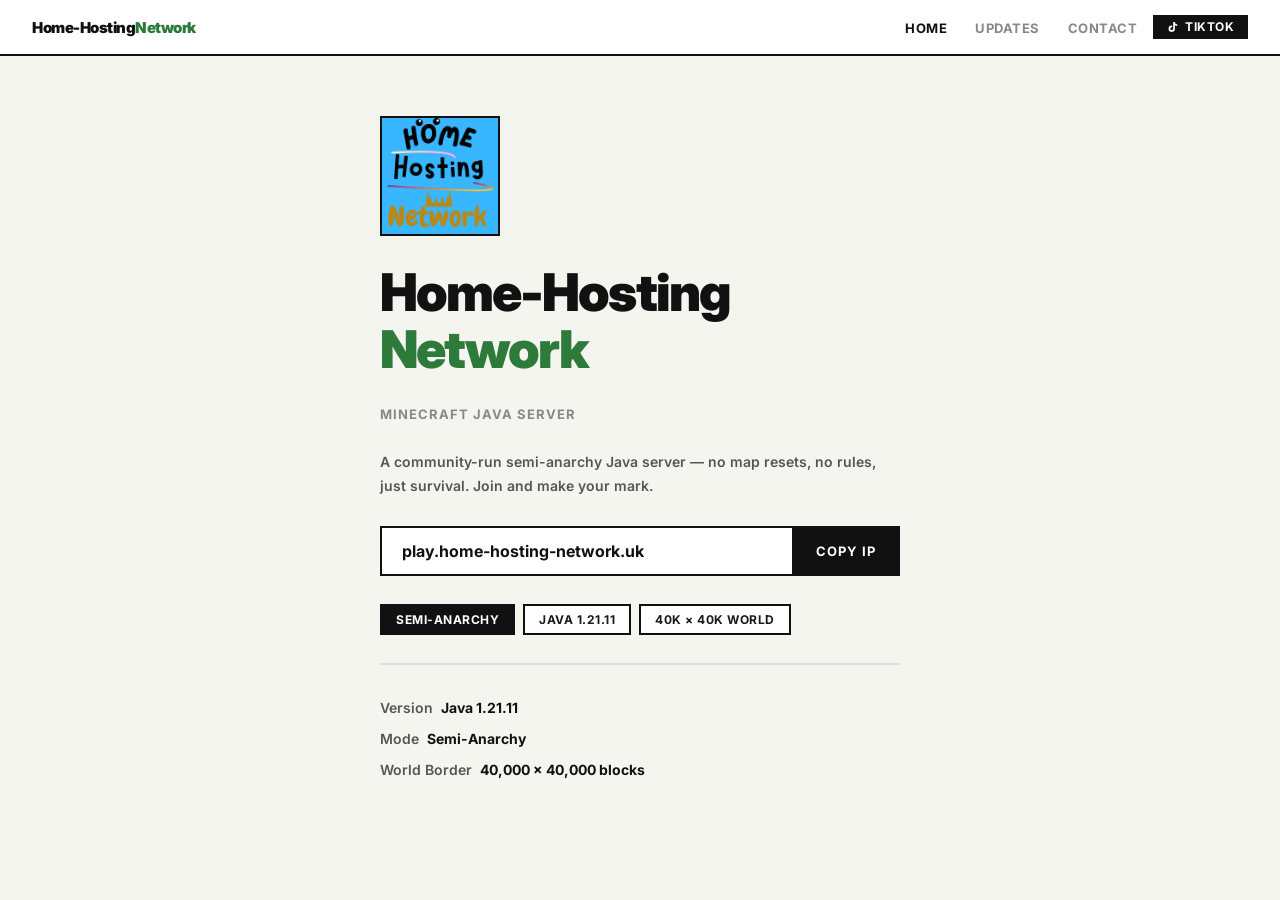
==== index.html @ dec197e2 "Add files via upload" ====
<!DOCTYPE html>
<html lang="en">
<head>
  <meta charset="UTF-8"/>
  <meta name="viewport" content="width=device-width, initial-scale=1.0"/>
  <title>Home-Hosting-Network</title>
  <link href="https://fonts.googleapis.com/css2?family=Inter:wght@400;600;700;900&display=swap" rel="stylesheet">
  <link rel="stylesheet" href="style.css">
  <link rel="icon" type="image/png" href="Home.png">
</head>
<body>

<nav>
  <a class="nav-logo" href="index.html">Home-Hosting<span>Network</span></a>
  <ul class="nav-links">
    <li><a href="index.html" class="active">Home</a></li>
    <li><a href="updates.html">Updates</a></li>
    <li><a href="contact.html">Contact</a></li>
    <li><a href="https://www.tiktok.com/@homehosting5" target="_blank" class="tiktok-link"><svg width="12" height="12" viewBox="0 0 24 24" fill="currentColor" style="flex-shrink:0"><path d="M19.59 6.69a4.83 4.83 0 0 1-3.77-4.25V2h-3.45v13.67a2.89 2.89 0 0 1-2.88 2.5 2.89 2.89 0 0 1-2.89-2.89 2.89 2.89 0 0 1 2.89-2.89c.28 0 .54.04.79.1V9.01a6.33 6.33 0 0 0-.79-.05 6.34 6.34 0 0 0-6.34 6.34 6.34 6.34 0 0 0 6.34 6.34 6.34 6.34 0 0 0 6.33-6.34V8.69a8.2 8.2 0 0 0 4.79 1.52V6.75a4.85 4.85 0 0 1-1.02-.06z"/></svg> TikTok</a></li>
  </ul>
</nav>

<div class="page">
  <img src="Home.png" alt="Home-Hosting-Network logo" class="home-logo">
  <h1>Home-Hosting<br><span>Network</span></h1>
  <p class="subtitle">Minecraft Java Server</p>
  <p class="server-desc">A community-run semi-anarchy Java server — no map resets, no rules, just survival. Join and make your mark.</p>

  <div class="ip-row">
    <div class="ip-text" id="ipText">play.home-hosting-network.uk</div>
    <button id="copyBtn" onclick="copyIP()">Copy IP</button>
  </div>

  <div class="tags">
    <span class="tag accent">Semi-Anarchy</span>
    <span class="tag">Java 1.21.11</span>
    <span class="tag">40K × 40K World</span>
  </div>

  <hr>

  <div class="info">
    Version &nbsp;<strong>Java 1.21.11</strong><br>
    Mode &nbsp;<strong>Semi-Anarchy</strong><br>
    World Border &nbsp;<strong>40,000 × 40,000 blocks</strong>
  </div>

<script>
  function copyIP() {
    navigator.clipboard.writeText(document.getElementById('ipText').textContent);
    const btn = document.getElementById('copyBtn');
    btn.textContent = 'Copied!';
    btn.classList.add('copied');
    setTimeout(() => { btn.textContent = 'Copy IP'; btn.classList.remove('copied'); }, 2000);
  }
</script>
</body>
</html>
---- style.css ----
* { box-sizing: border-box; margin: 0; padding: 0; }

body {
  background: #f5f5f0;
  color: #1a1a1a;
  font-family: 'Inter', sans-serif;
  min-height: 100vh;
}

nav {
  background: #fff;
  border-bottom: 2px solid #111;
  display: flex;
  align-items: center;
  justify-content: space-between;
  padding: 0 32px;
  height: 56px;
}
.nav-logo {
  font-size: 15px;
  font-weight: 900;
  letter-spacing: -0.5px;
  color: #111;
  text-decoration: none;
}
.nav-logo span { color: #2d7a3a; }
.nav-links {
  display: flex;
  gap: 4px;
  list-style: none;
  align-items: center;
}
.nav-links a {
  text-decoration: none;
  font-size: 13px;
  font-weight: 700;
  color: #888;
  padding: 6px 12px;
  text-transform: uppercase;
  letter-spacing: 0.5px;
  transition: color .15s;
}
.nav-links a:hover, .nav-links a.active { color: #111; }
.nav-links .tiktok-link {
  display: flex;
  align-items: center;
  gap: 6px;
  background: #111;
  color: #fff !important;
  padding: 6px 14px;
  font-size: 12px;
  line-height: 1;
}
.nav-links .tiktok-link:hover { background: #333; }

.page {
  padding: 60px 20px;
  max-width: 560px;
  margin: 0 auto;
  display: flex;
  flex-direction: column;
  gap: 28px;
}

h1 {
  font-size: clamp(28px, 5vw, 52px);
  font-weight: 900;
  letter-spacing: -2px;
  line-height: 1.1;
  color: #111;
}
h1 span { color: #2d7a3a; }

h2 {
  font-size: 26px;
  font-weight: 900;
  letter-spacing: -1px;
  color: #111;
}

.subtitle {
  font-size: 13px;
  font-weight: 700;
  color: #888;
  letter-spacing: 1px;
  text-transform: uppercase;
}

.ip-row {
  display: flex;
  align-items: stretch;
  border: 2px solid #111;
  background: #fff;
}
.ip-text {
  padding: 13px 20px;
  font-size: 16px;
  font-weight: 700;
  color: #111;
  border-right: 2px solid #111;
  flex: 1;
}
button {
  background: #111;
  color: #fff;
  border: none;
  padding: 13px 22px;
  font-family: 'Inter', sans-serif;
  font-size: 13px;
  font-weight: 700;
  cursor: pointer;
  letter-spacing: 1px;
  text-transform: uppercase;
  transition: background .15s;
  white-space: nowrap;
}
button:hover { background: #2d7a3a; }
button.copied { background: #2d7a3a; }

.tags {
  display: flex;
  flex-wrap: wrap;
  gap: 8px;
}
.tag {
  background: #fff;
  border: 2px solid #111;
  padding: 6px 14px;
  font-size: 12px;
  font-weight: 700;
  letter-spacing: 0.5px;
  text-transform: uppercase;
}
.tag.accent { background: #111; color: #fff; }
.tag.green  { background: #2d7a3a; color: #fff; border-color: #2d7a3a; }

hr { border: none; border-top: 2px solid #ddd; }

.info {
  font-size: 14px;
  color: #555;
  line-height: 2.2;
  font-weight: 600;
}
.info strong { color: #111; font-weight: 700; }

.notice {
  background: #fff8e1;
  border: 2px solid #f0a500;
  padding: 16px 20px;
  font-size: 13px;
  font-weight: 600;
  color: #7a5500;
  line-height: 1.7;
}
.notice strong { color: #5a3c00; }

/* UPDATES */
.update-list {
  display: flex;
  flex-direction: column;
  gap: 2px;
}
.update-item {
  background: #fff;
  border: 2px solid #111;
  padding: 18px 20px;
  display: flex;
  gap: 20px;
  align-items: flex-start;
}
.update-date {
  font-size: 11px;
  font-weight: 700;
  color: #888;
  text-transform: uppercase;
  letter-spacing: 1px;
  white-space: nowrap;
  padding-top: 2px;
  min-width: 80px;
}
.update-body { flex: 1; }
.update-title {
  font-size: 14px;
  font-weight: 700;
  color: #111;
  margin-bottom: 5px;
}
.update-desc {
  font-size: 13px;
  color: #666;
  line-height: 1.6;
  font-weight: 600;
}
.update-badge {
  font-size: 10px;
  font-weight: 700;
  padding: 2px 8px;
  text-transform: uppercase;
  letter-spacing: 0.5px;
  border: 1px solid #111;
  color: #111;
  white-space: nowrap;
  margin-top: 8px;
  display: inline-block;
}

/* CONTACT */
.contact-block {
  background: #fff;
  border: 2px solid #111;
  padding: 24px;
  display: flex;
  flex-direction: column;
  gap: 10px;
}
.contact-block .label {
  font-size: 11px;
  font-weight: 700;
  color: #888;
  text-transform: uppercase;
  letter-spacing: 1px;
}
.contact-block .email {
  font-size: 17px;
  font-weight: 700;
  color: #2d7a3a;
  text-decoration: none;
}
.contact-block .email:hover { text-decoration: underline; }
.contact-block p {
  font-size: 13px;
  color: #666;
  font-weight: 600;
  line-height: 1.7;
}

.tiktok-block {
  background: #111;
  border: 2px solid #111;
  padding: 24px;
  display: flex;
  align-items: center;
  gap: 16px;
  text-decoration: none;
  transition: background .15s;
}
.tiktok-block:hover { background: #333; }
.tiktok-block .tt-icon { font-size: 28px; }
.tiktok-block .tt-text .tt-label {
  font-size: 11px;
  font-weight: 700;
  color: #888;
  text-transform: uppercase;
  letter-spacing: 1px;
  margin-bottom: 4px;
}
.tiktok-block .tt-text .tt-handle {
  font-size: 17px;
  font-weight: 700;
  color: #fff;
}

p.muted {
  font-size: 13px;
  color: #888;
  font-weight: 600;
}

.home-logo {
  width: 120px;
  height: 120px;
  object-fit: cover;
  border: 2px solid #111;
}

.server-desc {
  font-size: 14px;
  color: #555;
  font-weight: 600;
  line-height: 1.7;
}
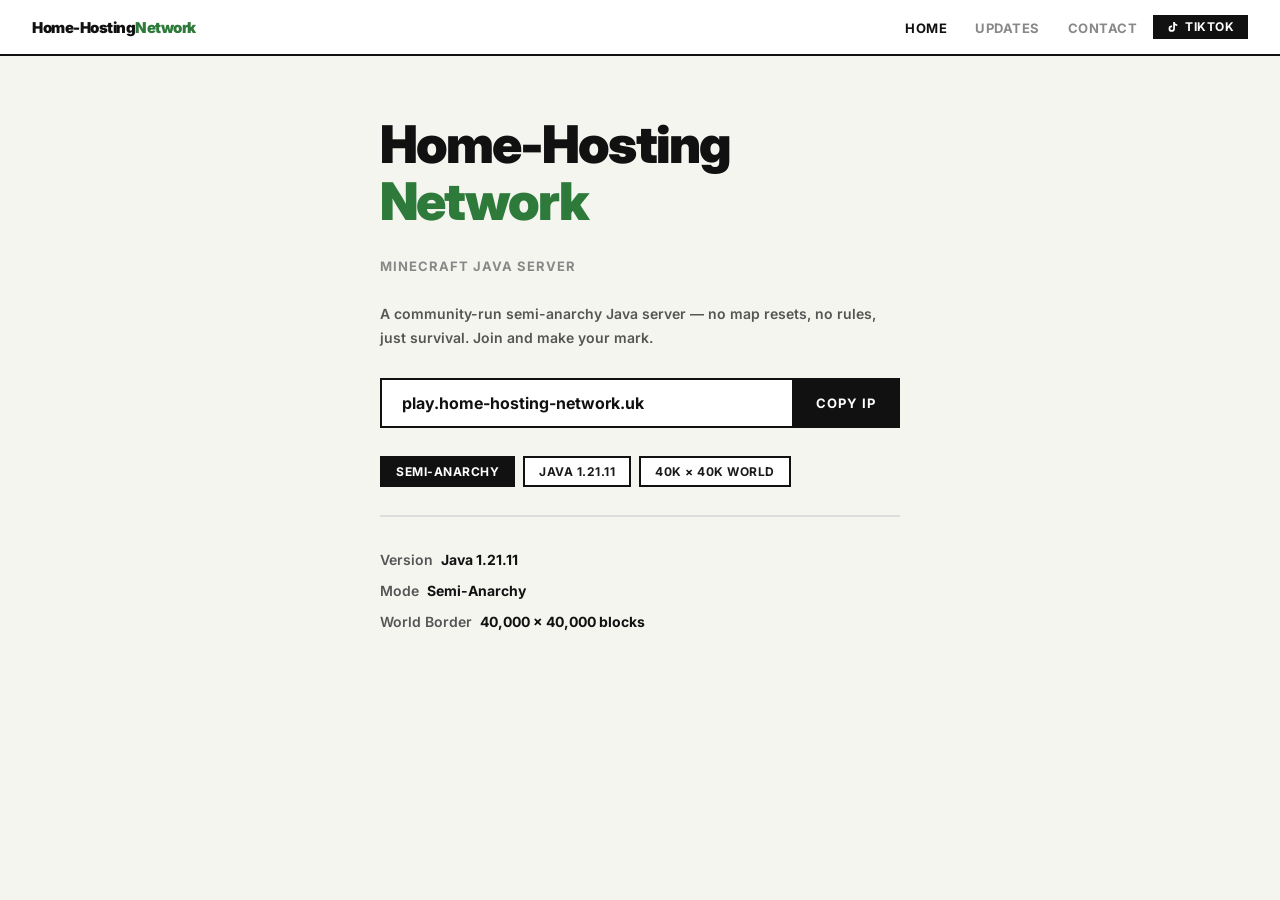
==== commit b1735585: "Update index.html" ====
--- a/index.html
+++ b/index.html
@@ -21,7 +21,6 @@
 </nav>
 
 <div class="page">
-  <img src="Home.png" alt="Home-Hosting-Network logo" class="home-logo">
   <h1>Home-Hosting<br><span>Network</span></h1>
   <p class="subtitle">Minecraft Java Server</p>
   <p class="server-desc">A community-run semi-anarchy Java server — no map resets, no rules, just survival. Join and make your mark.</p>
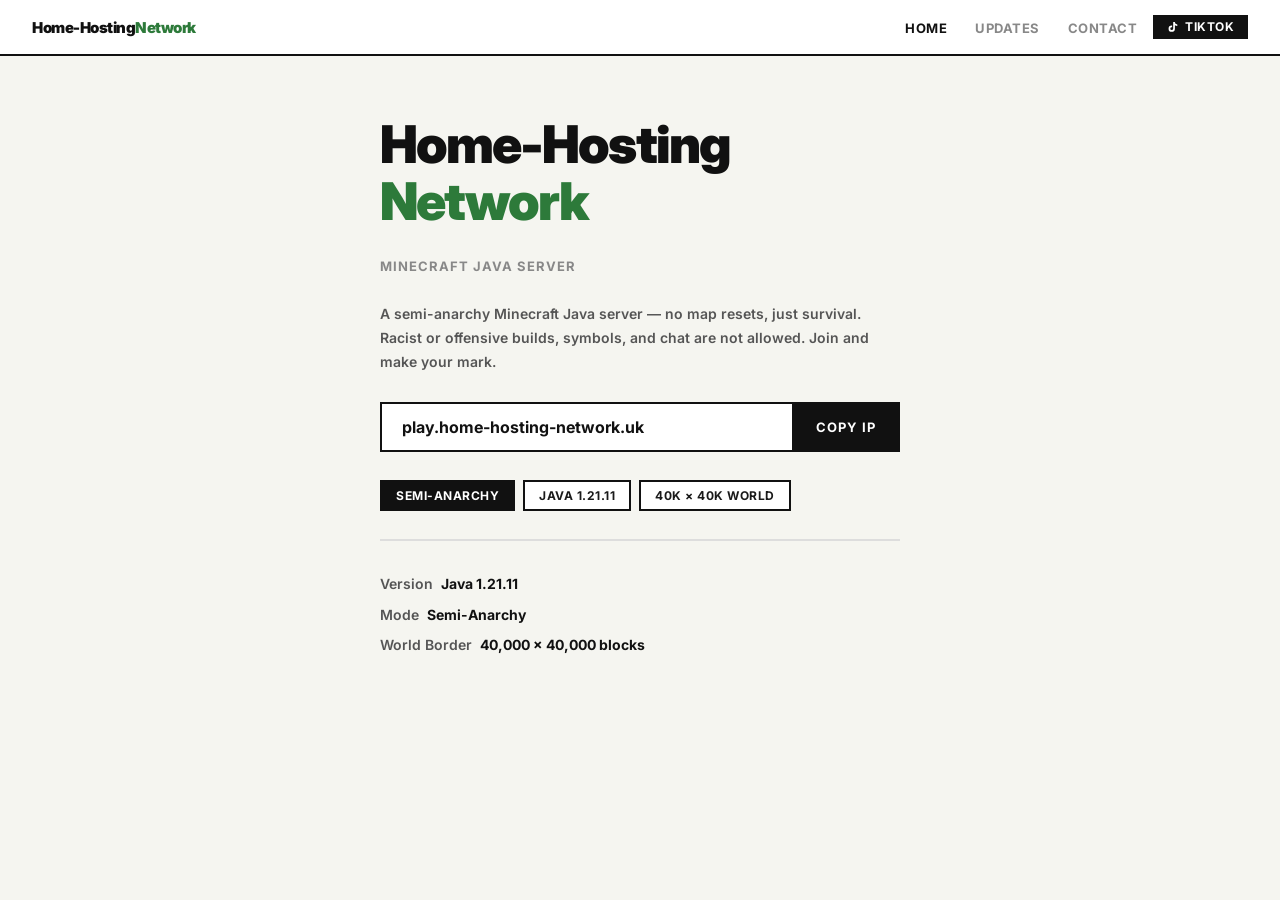
==== commit 00281fa7: "Update index.html" ====
--- a/index.html
+++ b/index.html
@@ -23,7 +23,7 @@
 <div class="page">
   <h1>Home-Hosting<br><span>Network</span></h1>
   <p class="subtitle">Minecraft Java Server</p>
-  <p class="server-desc">A community-run semi-anarchy Java server — no map resets, no rules, just survival. Join and make your mark.</p>
+  <p class="server-desc">A semi-anarchy Minecraft Java server — no map resets, just survival. Racist or offensive builds, symbols, and chat are not allowed. Join and make your mark.</p>
 
   <div class="ip-row">
     <div class="ip-text" id="ipText">play.home-hosting-network.uk</div>
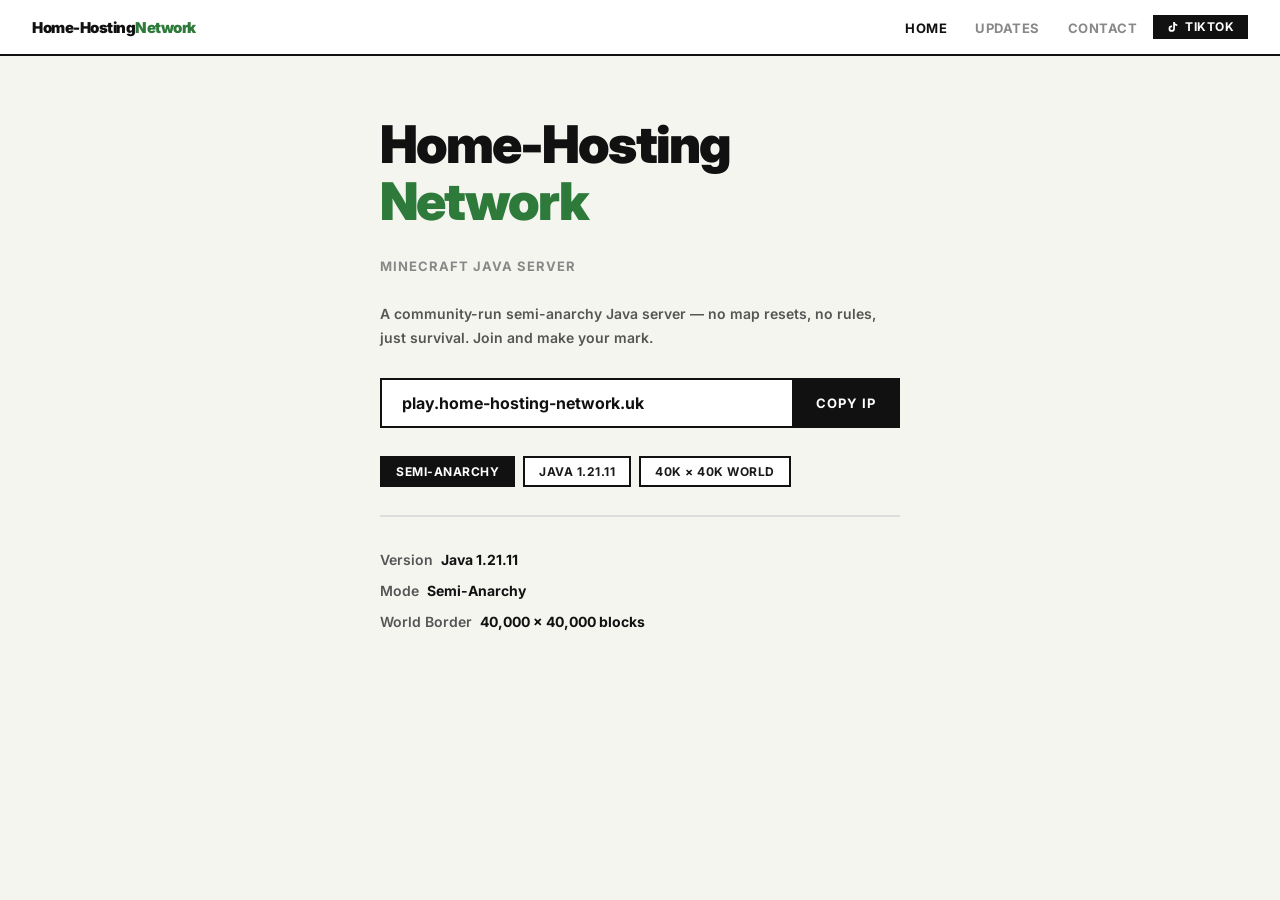
==== commit f839cb0b: "Add files via upload" ====
--- a/index.html
+++ b/index.html
@@ -23,7 +23,7 @@
 <div class="page">
   <h1>Home-Hosting<br><span>Network</span></h1>
   <p class="subtitle">Minecraft Java Server</p>
-  <p class="server-desc">A semi-anarchy Minecraft Java server — no map resets, just survival. Racist or offensive builds, symbols, and chat are not allowed. Join and make your mark.</p>
+  <p class="server-desc">A community-run semi-anarchy Java server — no map resets, no rules, just survival. Join and make your mark.</p>
 
   <div class="ip-row">
     <div class="ip-text" id="ipText">play.home-hosting-network.uk</div>
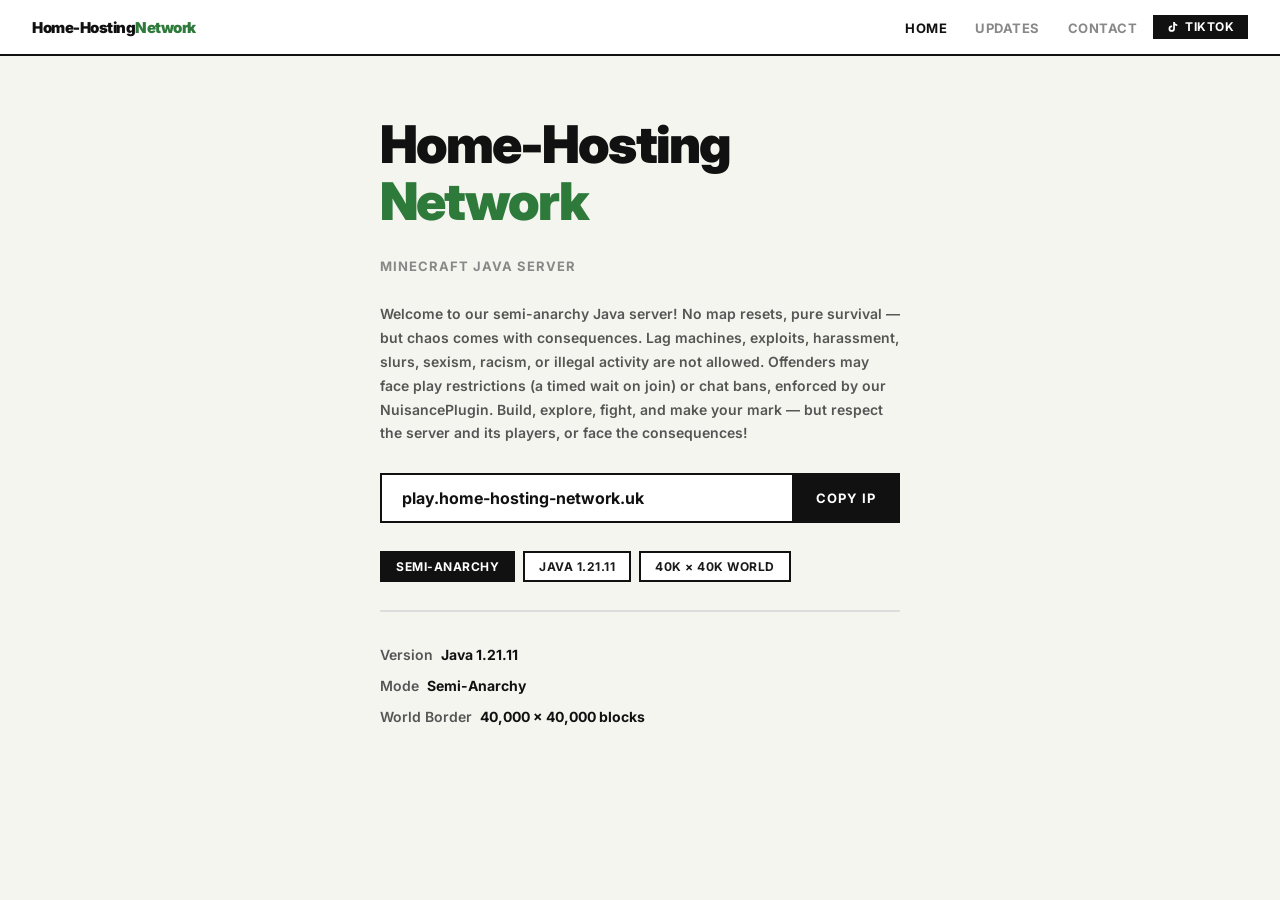
==== commit 00f0a1b5: "Add files via upload" ====
--- a/index.html
+++ b/index.html
@@ -23,7 +23,8 @@
 <div class="page">
   <h1>Home-Hosting<br><span>Network</span></h1>
   <p class="subtitle">Minecraft Java Server</p>
-  <p class="server-desc">A community-run semi-anarchy Java server — no map resets, no rules, just survival. Join and make your mark.</p>
+  <p class="server-desc">
+Welcome to our semi-anarchy Java server! No map resets, pure survival — but chaos comes with consequences. Lag machines, exploits, harassment, slurs, sexism, racism, or illegal activity are not allowed. Offenders may face play restrictions (a timed wait on join) or chat bans, enforced by our NuisancePlugin. Build, explore, fight, and make your mark — but respect the server and its players, or face the consequences!</p>
 
   <div class="ip-row">
     <div class="ip-text" id="ipText">play.home-hosting-network.uk</div>
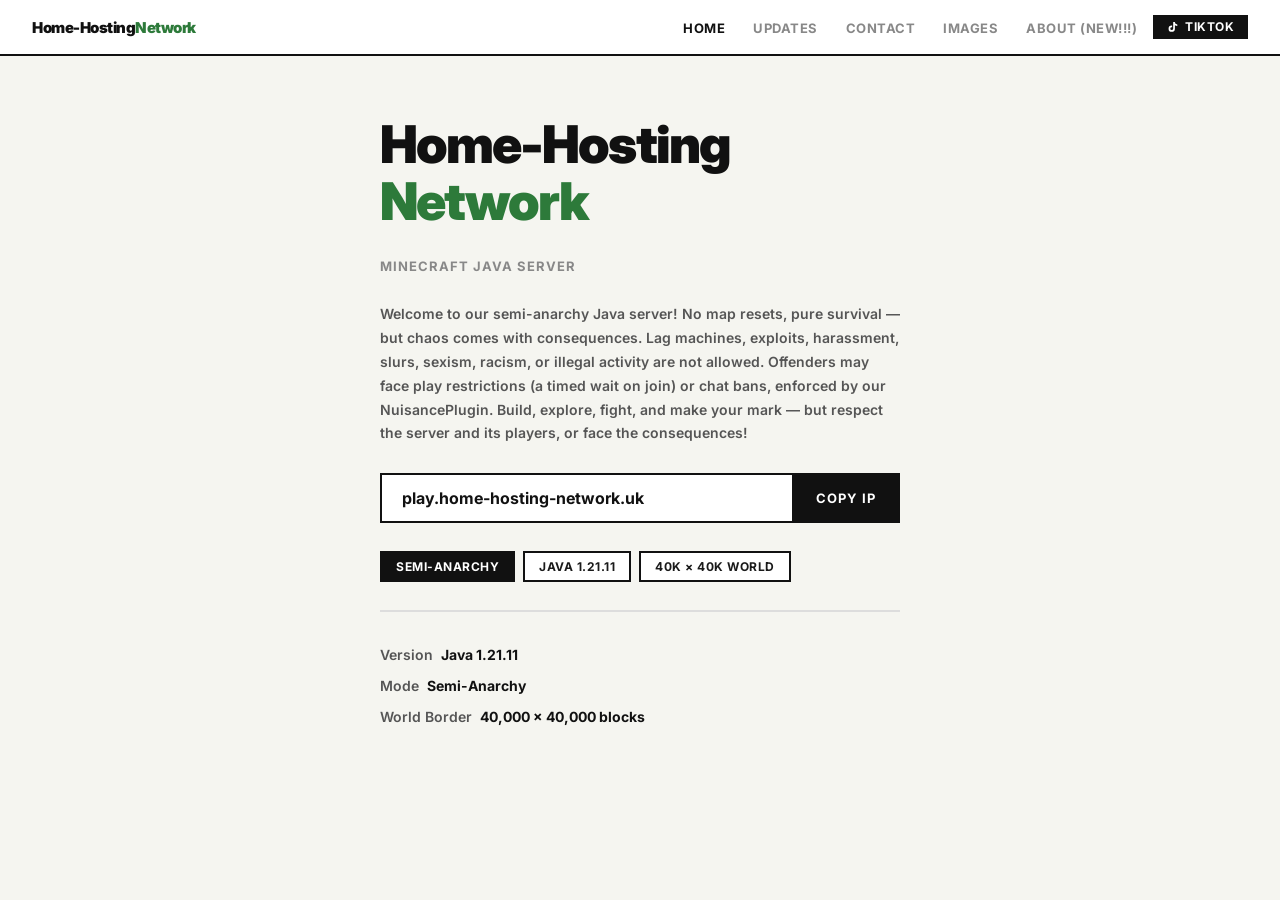
==== commit 1521ee41: "Add files via upload" ====
--- a/index.html
+++ b/index.html
@@ -16,6 +16,8 @@
     <li><a href="index.html" class="active">Home</a></li>
     <li><a href="updates.html">Updates</a></li>
     <li><a href="contact.html">Contact</a></li>
+    <li><a href="images.html">Images</a></li>
+    <li><a href="about.html">About (NEW!!!)</a></li>
     <li><a href="https://www.tiktok.com/@homehosting5" target="_blank" class="tiktok-link"><svg width="12" height="12" viewBox="0 0 24 24" fill="currentColor" style="flex-shrink:0"><path d="M19.59 6.69a4.83 4.83 0 0 1-3.77-4.25V2h-3.45v13.67a2.89 2.89 0 0 1-2.88 2.5 2.89 2.89 0 0 1-2.89-2.89 2.89 2.89 0 0 1 2.89-2.89c.28 0 .54.04.79.1V9.01a6.33 6.33 0 0 0-.79-.05 6.34 6.34 0 0 0-6.34 6.34 6.34 6.34 0 0 0 6.34 6.34 6.34 6.34 0 0 0 6.33-6.34V8.69a8.2 8.2 0 0 0 4.79 1.52V6.75a4.85 4.85 0 0 1-1.02-.06z"/></svg> TikTok</a></li>
   </ul>
 </nav>
--- a/style.css
+++ b/style.css
@@ -280,3 +280,34 @@
   font-weight: 600;
   line-height: 1.7;
 }
+
+.image-grid {
+  display: grid;
+  grid-template-columns: repeat(auto-fill, minmax(280px, 1fr));
+  gap: 1.5rem;
+  margin-top: 1.5rem;
+}
+
+.image-card {
+  display: flex;
+  flex-direction: column;
+  gap: 0.4rem;
+}
+
+.image-card-title {
+  font-weight: 600;
+  font-size: 0.95rem;
+}
+
+.image-card-date {
+  font-size: 0.78rem;
+  color: #888;
+  margin-bottom: 0.3rem;
+}
+
+.image-card img {
+  width: 100%;
+  border-radius: 6px;
+  display: block;
+  object-fit: cover;
+}
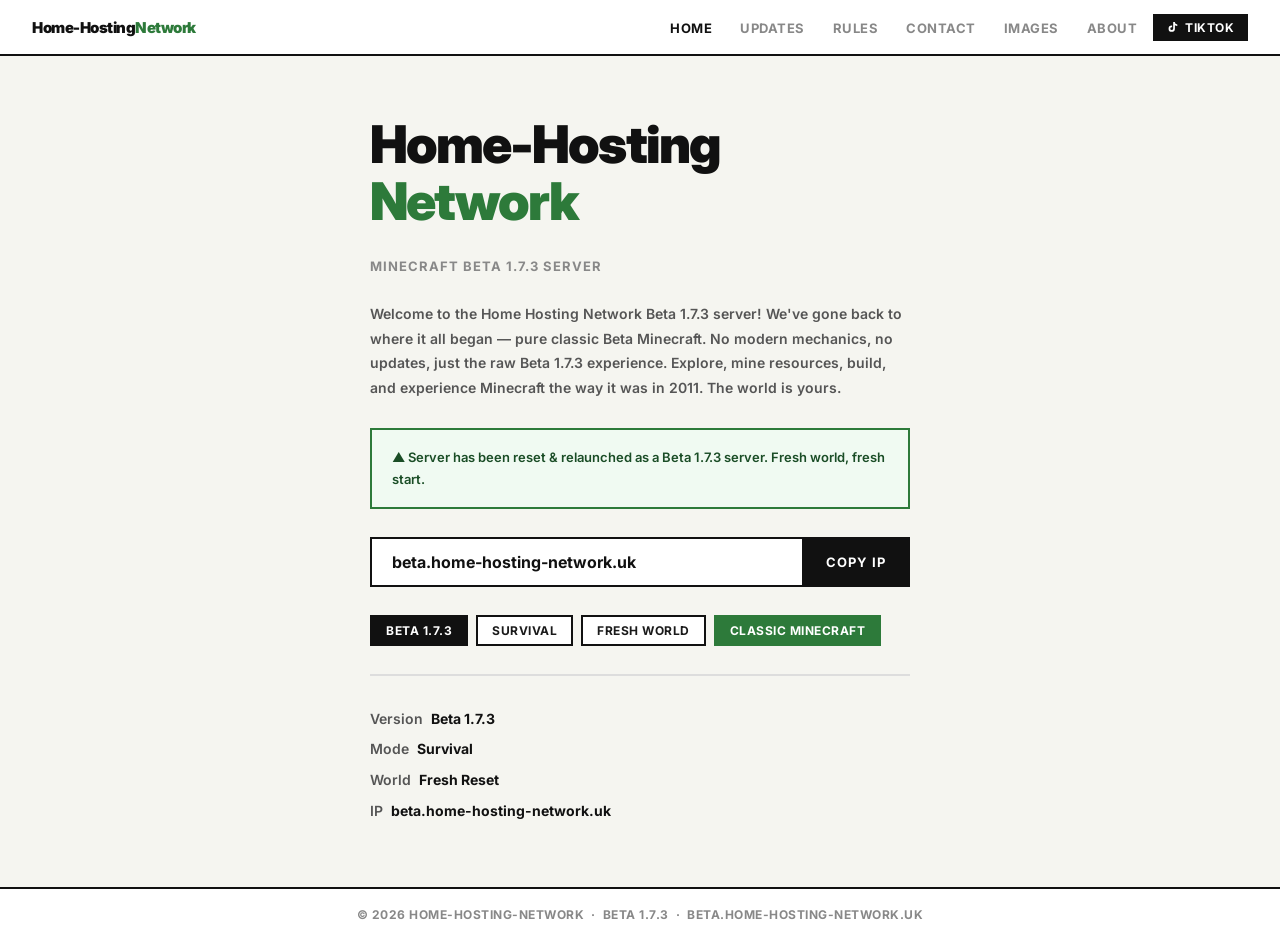
==== commit 1208304e: "Add files via upload" ====
--- a/index.html
+++ b/index.html
@@ -3,50 +3,53 @@
 <head>
   <meta charset="UTF-8"/>
   <meta name="viewport" content="width=device-width, initial-scale=1.0"/>
-  <title>Home-Hosting-Network</title>
+  <title>Home — Home-Hosting-Network</title>
   <link href="https://fonts.googleapis.com/css2?family=Inter:wght@400;600;700;900&display=swap" rel="stylesheet">
   <link rel="stylesheet" href="style.css">
   <link rel="icon" type="image/png" href="Home.png">
 </head>
 <body>
-
 <nav>
   <a class="nav-logo" href="index.html">Home-Hosting<span>Network</span></a>
   <ul class="nav-links">
     <li><a href="index.html" class="active">Home</a></li>
     <li><a href="updates.html">Updates</a></li>
+    <li><a href="rules.html">Rules</a></li>
     <li><a href="contact.html">Contact</a></li>
     <li><a href="images.html">Images</a></li>
-    <li><a href="about.html">About (NEW!!!)</a></li>
+    <li><a href="about.html">About</a></li>
     <li><a href="https://www.tiktok.com/@homehosting5" target="_blank" class="tiktok-link"><svg width="12" height="12" viewBox="0 0 24 24" fill="currentColor" style="flex-shrink:0"><path d="M19.59 6.69a4.83 4.83 0 0 1-3.77-4.25V2h-3.45v13.67a2.89 2.89 0 0 1-2.88 2.5 2.89 2.89 0 0 1-2.89-2.89 2.89 2.89 0 0 1 2.89-2.89c.28 0 .54.04.79.1V9.01a6.33 6.33 0 0 0-.79-.05 6.34 6.34 0 0 0-6.34 6.34 6.34 6.34 0 0 0 6.34 6.34 6.34 6.34 0 0 0 6.33-6.34V8.69a8.2 8.2 0 0 0 4.79 1.52V6.75a4.85 4.85 0 0 1-1.02-.06z"/></svg> TikTok</a></li>
   </ul>
 </nav>
-
 <div class="page">
   <h1>Home-Hosting<br><span>Network</span></h1>
-  <p class="subtitle">Minecraft Java Server</p>
-  <p class="server-desc">
-Welcome to our semi-anarchy Java server! No map resets, pure survival — but chaos comes with consequences. Lag machines, exploits, harassment, slurs, sexism, racism, or illegal activity are not allowed. Offenders may face play restrictions (a timed wait on join) or chat bans, enforced by our NuisancePlugin. Build, explore, fight, and make your mark — but respect the server and its players, or face the consequences!</p>
+  <p class="subtitle">Minecraft Beta 1.7.3 Server</p>
+
+  <p class="server-desc">Welcome to the Home Hosting Network Beta 1.7.3 server! We've gone back to where it all began — pure classic Beta Minecraft. No modern mechanics, no updates, just the raw Beta 1.7.3 experience. Explore, mine resources, build, and experience Minecraft the way it was in 2011. The world is yours.</p>
+
+  <div class="notice">&#9650; Server has been reset &amp; relaunched as a Beta 1.7.3 server. Fresh world, fresh start.</div>
 
   <div class="ip-row">
-    <div class="ip-text" id="ipText">play.home-hosting-network.uk</div>
+    <div class="ip-text" id="ipText">beta.home-hosting-network.uk</div>
     <button id="copyBtn" onclick="copyIP()">Copy IP</button>
   </div>
 
   <div class="tags">
-    <span class="tag accent">Semi-Anarchy</span>
-    <span class="tag">Java 1.21.11</span>
-    <span class="tag">40K × 40K World</span>
+    <span class="tag accent">Beta 1.7.3</span>
+    <span class="tag">Survival</span>
+    <span class="tag">Fresh World</span>
+    <span class="tag green">Classic Minecraft</span>
   </div>
 
   <hr>
 
   <div class="info">
-    Version &nbsp;<strong>Java 1.21.11</strong><br>
-    Mode &nbsp;<strong>Semi-Anarchy</strong><br>
-    World Border &nbsp;<strong>40,000 × 40,000 blocks</strong>
+    Version &nbsp;<strong>Beta 1.7.3</strong><br>
+    Mode &nbsp;<strong>Survival</strong><br>
+    World &nbsp;<strong>Fresh Reset</strong><br>
+    IP &nbsp;<strong>beta.home-hosting-network.uk</strong>
   </div>
-
+</div>
 <script>
   function copyIP() {
     navigator.clipboard.writeText(document.getElementById('ipText').textContent);
@@ -56,5 +59,6 @@
     setTimeout(() => { btn.textContent = 'Copy IP'; btn.classList.remove('copied'); }, 2000);
   }
 </script>
+<footer>&copy; 2026 Home-Hosting-Network &nbsp;&middot;&nbsp; Beta 1.7.3 &nbsp;&middot;&nbsp; beta.home-hosting-network.uk</footer>
 </body>
 </html>
--- a/style.css
+++ b/style.css
@@ -7,6 +7,7 @@
   min-height: 100vh;
 }
 
+/* NAV */
 nav {
   background: #fff;
   border-bottom: 2px solid #111;
@@ -15,6 +16,8 @@
   justify-content: space-between;
   padding: 0 32px;
   height: 56px;
+  flex-wrap: wrap;
+  gap: 8px;
 }
 .nav-logo {
   font-size: 15px;
@@ -29,6 +32,7 @@
   gap: 4px;
   list-style: none;
   align-items: center;
+  flex-wrap: wrap;
 }
 .nav-links a {
   text-decoration: none;
@@ -49,19 +53,20 @@
   color: #fff !important;
   padding: 6px 14px;
   font-size: 12px;
-  line-height: 1;
-}
-.nav-links .tiktok-link:hover { background: #333; }
-
+}
+.nav-links .tiktok-link:hover { background: #2d7a3a; }
+
+/* PAGE */
 .page {
   padding: 60px 20px;
-  max-width: 560px;
+  max-width: 580px;
   margin: 0 auto;
   display: flex;
   flex-direction: column;
   gap: 28px;
 }
 
+/* HEADINGS */
 h1 {
   font-size: clamp(28px, 5vw, 52px);
   font-weight: 900;
@@ -86,6 +91,26 @@
   text-transform: uppercase;
 }
 
+/* SERVER DESC */
+.server-desc {
+  font-size: 14px;
+  color: #555;
+  font-weight: 600;
+  line-height: 1.75;
+}
+
+/* NOTICE */
+.notice {
+  background: #f0faf2;
+  border: 2px solid #2d7a3a;
+  padding: 16px 20px;
+  font-size: 13px;
+  font-weight: 600;
+  color: #1a4d26;
+  line-height: 1.7;
+}
+
+/* IP ROW */
 .ip-row {
   display: flex;
   align-items: stretch;
@@ -117,11 +142,8 @@
 button:hover { background: #2d7a3a; }
 button.copied { background: #2d7a3a; }
 
-.tags {
-  display: flex;
-  flex-wrap: wrap;
-  gap: 8px;
-}
+/* TAGS */
+.tags { display: flex; flex-wrap: wrap; gap: 8px; }
 .tag {
   background: #fff;
   border: 2px solid #111;
@@ -136,6 +158,7 @@
 
 hr { border: none; border-top: 2px solid #ddd; }
 
+/* INFO */
 .info {
   font-size: 14px;
   color: #555;
@@ -144,23 +167,37 @@
 }
 .info strong { color: #111; font-weight: 700; }
 
-.notice {
-  background: #fff8e1;
-  border: 2px solid #f0a500;
-  padding: 16px 20px;
-  font-size: 13px;
-  font-weight: 600;
-  color: #7a5500;
-  line-height: 1.7;
-}
-.notice strong { color: #5a3c00; }
-
-/* UPDATES */
-.update-list {
+/* RULES */
+.rules-list {
   display: flex;
   flex-direction: column;
   gap: 2px;
 }
+.rule-item {
+  background: #fff;
+  border: 2px solid #111;
+  padding: 16px 20px;
+  display: flex;
+  gap: 18px;
+  align-items: flex-start;
+}
+.rule-num {
+  font-size: 12px;
+  font-weight: 900;
+  color: #bbb;
+  min-width: 24px;
+  padding-top: 1px;
+  letter-spacing: 0.5px;
+}
+.rule-text {
+  font-size: 14px;
+  font-weight: 600;
+  color: #222;
+  line-height: 1.6;
+}
+
+/* UPDATES */
+.update-list { display: flex; flex-direction: column; gap: 2px; }
 .update-item {
   background: #fff;
   border: 2px solid #111;
@@ -189,9 +226,11 @@
 .update-desc {
   font-size: 13px;
   color: #666;
-  line-height: 1.6;
-  font-weight: 600;
-}
+  line-height: 1.65;
+  font-weight: 600;
+}
+.update-desc a { color: #2d7a3a; text-decoration: none; font-weight: 700; }
+.update-desc a:hover { text-decoration: underline; }
 .update-badge {
   font-size: 10px;
   font-weight: 700;
@@ -203,6 +242,7 @@
   white-space: nowrap;
   margin-top: 8px;
   display: inline-block;
+  margin-right: 4px;
 }
 
 /* CONTACT */
@@ -214,20 +254,21 @@
   flex-direction: column;
   gap: 10px;
 }
-.contact-block .label {
+.label {
   font-size: 11px;
   font-weight: 700;
   color: #888;
   text-transform: uppercase;
   letter-spacing: 1px;
 }
-.contact-block .email {
+.email {
   font-size: 17px;
   font-weight: 700;
   color: #2d7a3a;
   text-decoration: none;
-}
-.contact-block .email:hover { text-decoration: underline; }
+  word-break: break-all;
+}
+.email:hover { text-decoration: underline; }
 .contact-block p {
   font-size: 13px;
   color: #666;
@@ -235,6 +276,7 @@
   line-height: 1.7;
 }
 
+/* TIKTOK BLOCK */
 .tiktok-block {
   background: #111;
   border: 2px solid #111;
@@ -245,9 +287,8 @@
   text-decoration: none;
   transition: background .15s;
 }
-.tiktok-block:hover { background: #333; }
-.tiktok-block .tt-icon { font-size: 28px; }
-.tiktok-block .tt-text .tt-label {
+.tiktok-block:hover { background: #2d7a3a; border-color: #2d7a3a; }
+.tt-label {
   font-size: 11px;
   font-weight: 700;
   color: #888;
@@ -255,59 +296,75 @@
   letter-spacing: 1px;
   margin-bottom: 4px;
 }
-.tiktok-block .tt-text .tt-handle {
+.tt-handle {
   font-size: 17px;
   font-weight: 700;
   color: #fff;
 }
 
-p.muted {
-  font-size: 13px;
-  color: #888;
-  font-weight: 600;
-}
-
-.home-logo {
-  width: 120px;
-  height: 120px;
-  object-fit: cover;
-  border: 2px solid #111;
-}
-
-.server-desc {
-  font-size: 14px;
-  color: #555;
-  font-weight: 600;
-  line-height: 1.7;
-}
-
+/* ABOUT */
+.about-block {
+  font-size: 14px;
+  color: #444;
+  font-weight: 600;
+  line-height: 1.75;
+  display: flex;
+  flex-direction: column;
+  gap: 16px;
+}
+.about-block p { /* nothing extra needed */ }
+
+/* QUICK FACTS */
+.fact-block {
+  background: #fff;
+  border: 2px solid #111;
+  padding: 24px;
+}
+.fact-block .fact-title {
+  font-size: 13px;
+  font-weight: 900;
+  text-transform: uppercase;
+  letter-spacing: 1px;
+  color: #111;
+  margin-bottom: 14px;
+}
+
+/* IMAGES */
 .image-grid {
   display: grid;
-  grid-template-columns: repeat(auto-fill, minmax(280px, 1fr));
-  gap: 1.5rem;
-  margin-top: 1.5rem;
-}
-
-.image-card {
-  display: flex;
-  flex-direction: column;
-  gap: 0.4rem;
-}
-
-.image-card-title {
-  font-weight: 600;
-  font-size: 0.95rem;
-}
-
-.image-card-date {
-  font-size: 0.78rem;
-  color: #888;
-  margin-bottom: 0.3rem;
-}
-
-.image-card img {
-  width: 100%;
-  border-radius: 6px;
-  display: block;
-  object-fit: cover;
-}+  grid-template-columns: repeat(auto-fill, minmax(260px, 1fr));
+  gap: 16px;
+}
+.image-card { display: flex; flex-direction: column; gap: 6px; }
+.image-card-title { font-size: 14px; font-weight: 700; color: #111; }
+.image-card-date { font-size: 11px; font-weight: 700; color: #888; text-transform: uppercase; letter-spacing: 0.5px; }
+.image-card img { width: 100%; display: block; object-fit: cover; border: 2px solid #111; }
+
+p.muted {
+  font-size: 13px;
+  color: #888;
+  font-weight: 600;
+}
+
+/* FOOTER */
+footer {
+  border-top: 2px solid #111;
+  padding: 18px 32px;
+  text-align: center;
+  font-size: 12px;
+  font-weight: 700;
+  color: #888;
+  background: #fff;
+  text-transform: uppercase;
+  letter-spacing: 0.5px;
+}
+
+/* RESPONSIVE */
+@media (max-width: 600px) {
+  nav { height: auto; padding: 12px 18px; }
+  .nav-links a { font-size: 11px; padding: 5px 8px; }
+  .update-item { flex-direction: column; gap: 8px; }
+  .update-date { min-width: unset; }
+  h1 { letter-spacing: -1px; }
+  .page { padding: 40px 16px 60px; }
+}
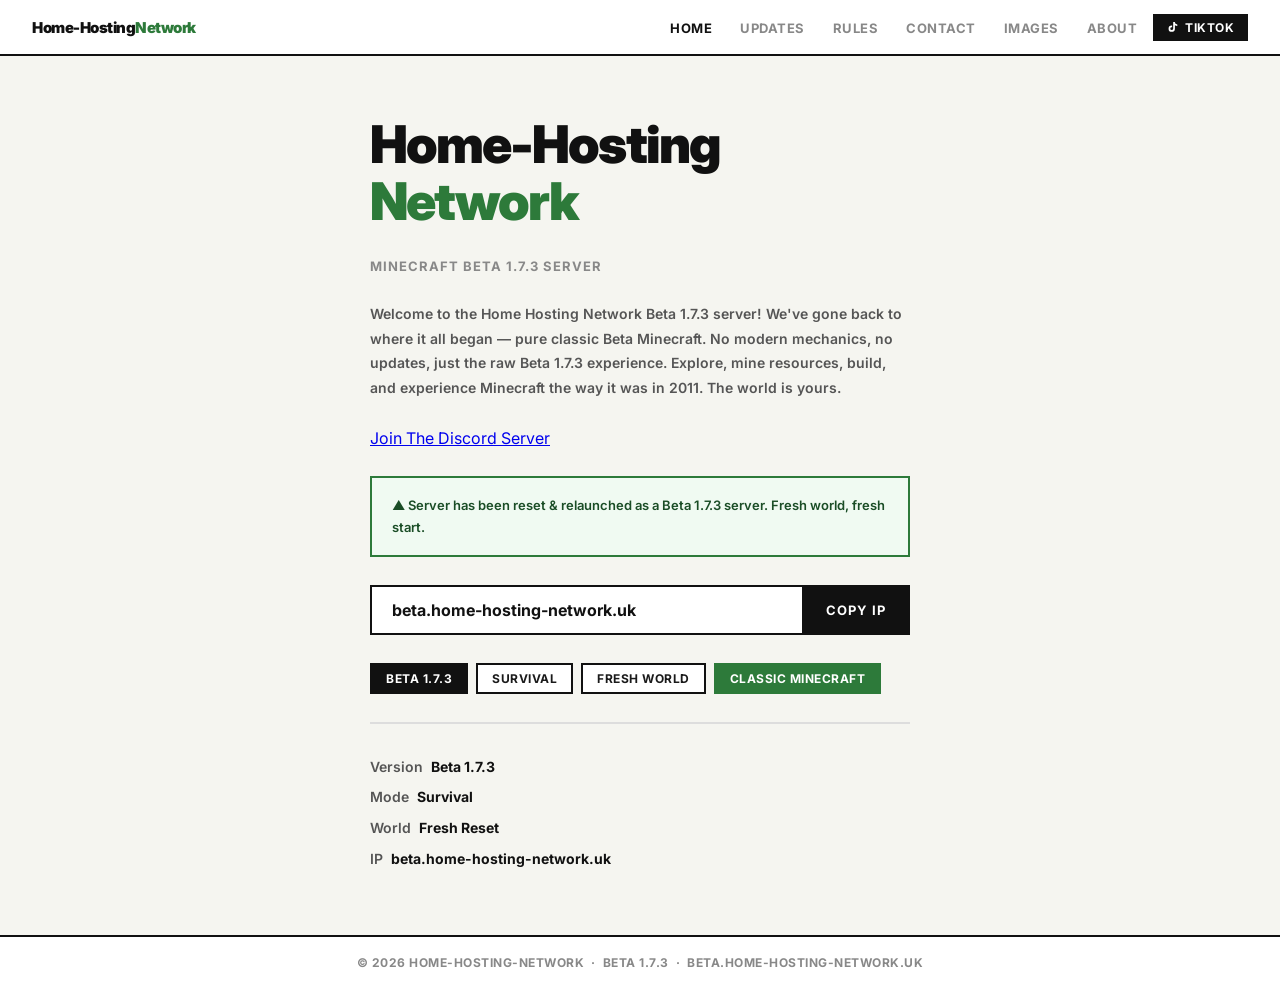
==== commit a296b8f1: "Add files via upload" ====
--- a/index.html
+++ b/index.html
@@ -26,6 +26,8 @@
   <p class="subtitle">Minecraft Beta 1.7.3 Server</p>
 
   <p class="server-desc">Welcome to the Home Hosting Network Beta 1.7.3 server! We've gone back to where it all began — pure classic Beta Minecraft. No modern mechanics, no updates, just the raw Beta 1.7.3 experience. Explore, mine resources, build, and experience Minecraft the way it was in 2011. The world is yours.</p>
+
+  <a href="https://discord.gg/DGqM9qPcFu">Join The Discord Server</a>
 
   <div class="notice">&#9650; Server has been reset &amp; relaunched as a Beta 1.7.3 server. Fresh world, fresh start.</div>
 
